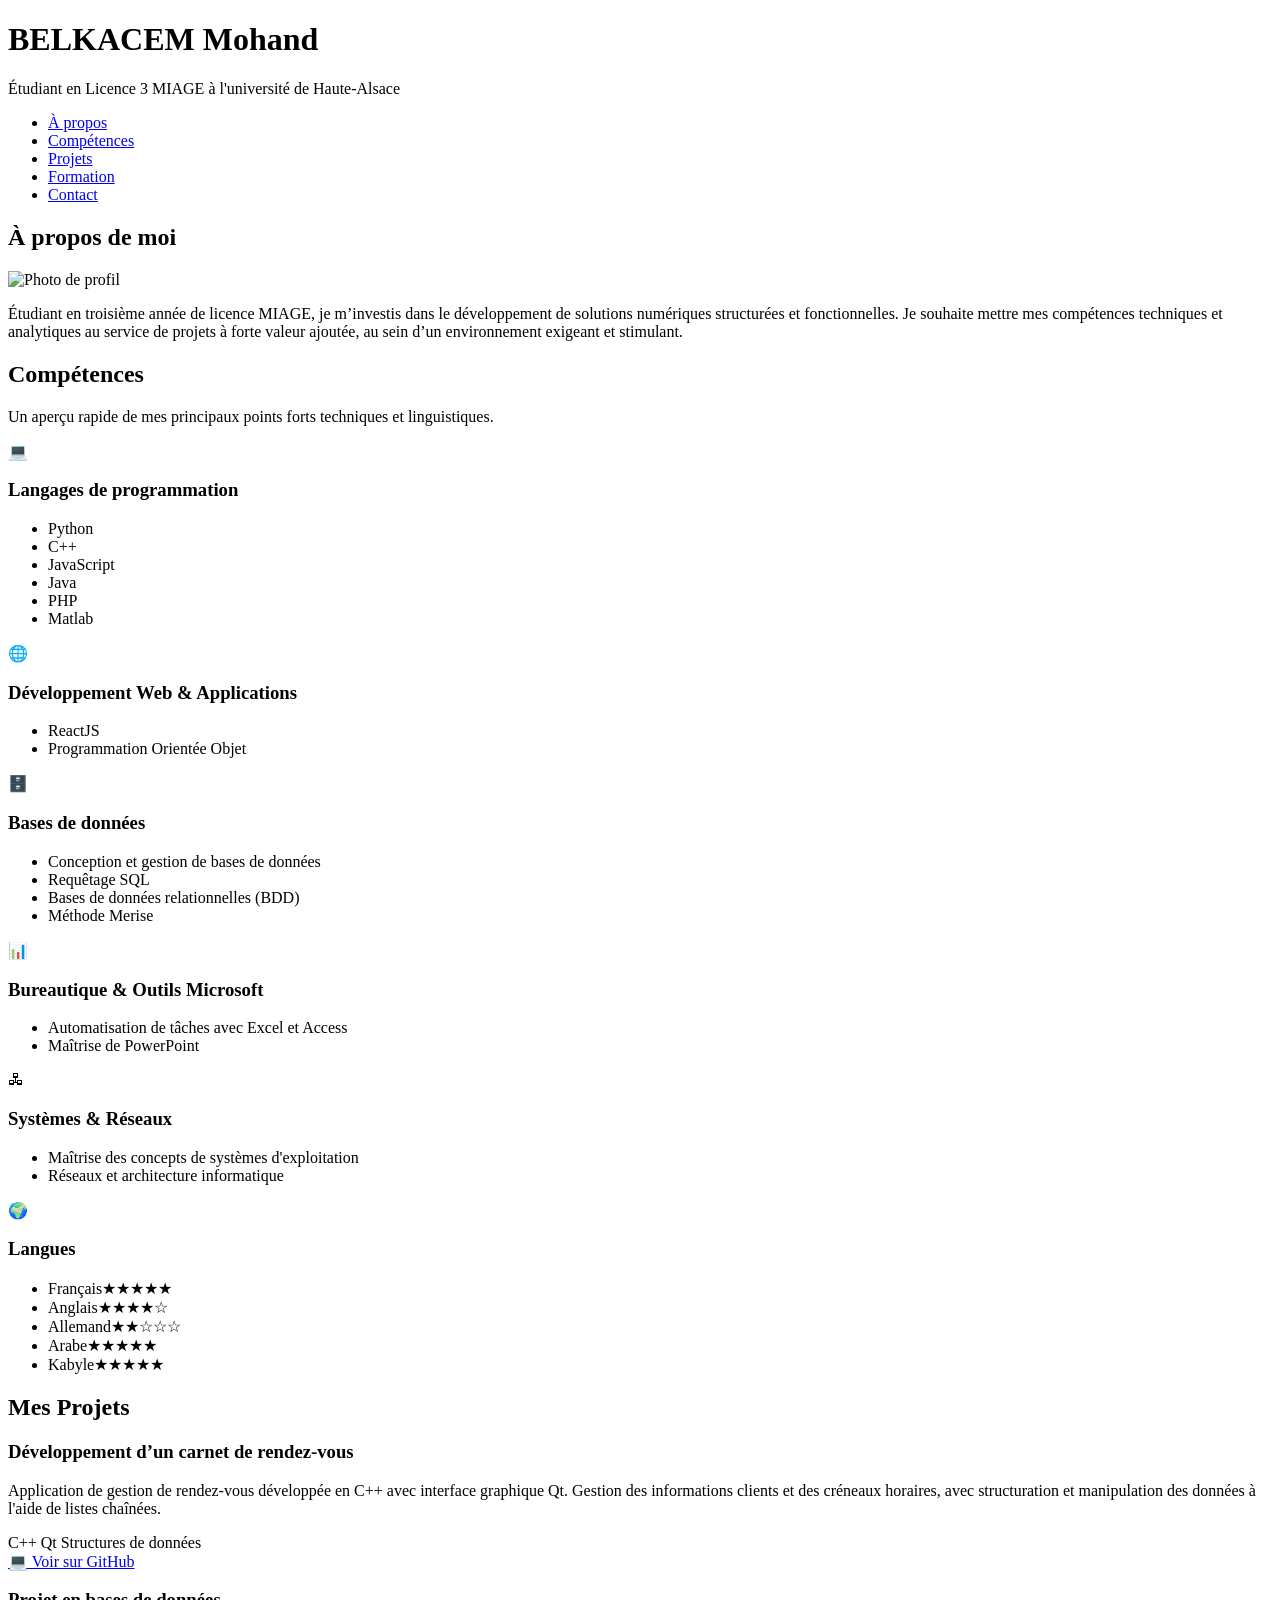
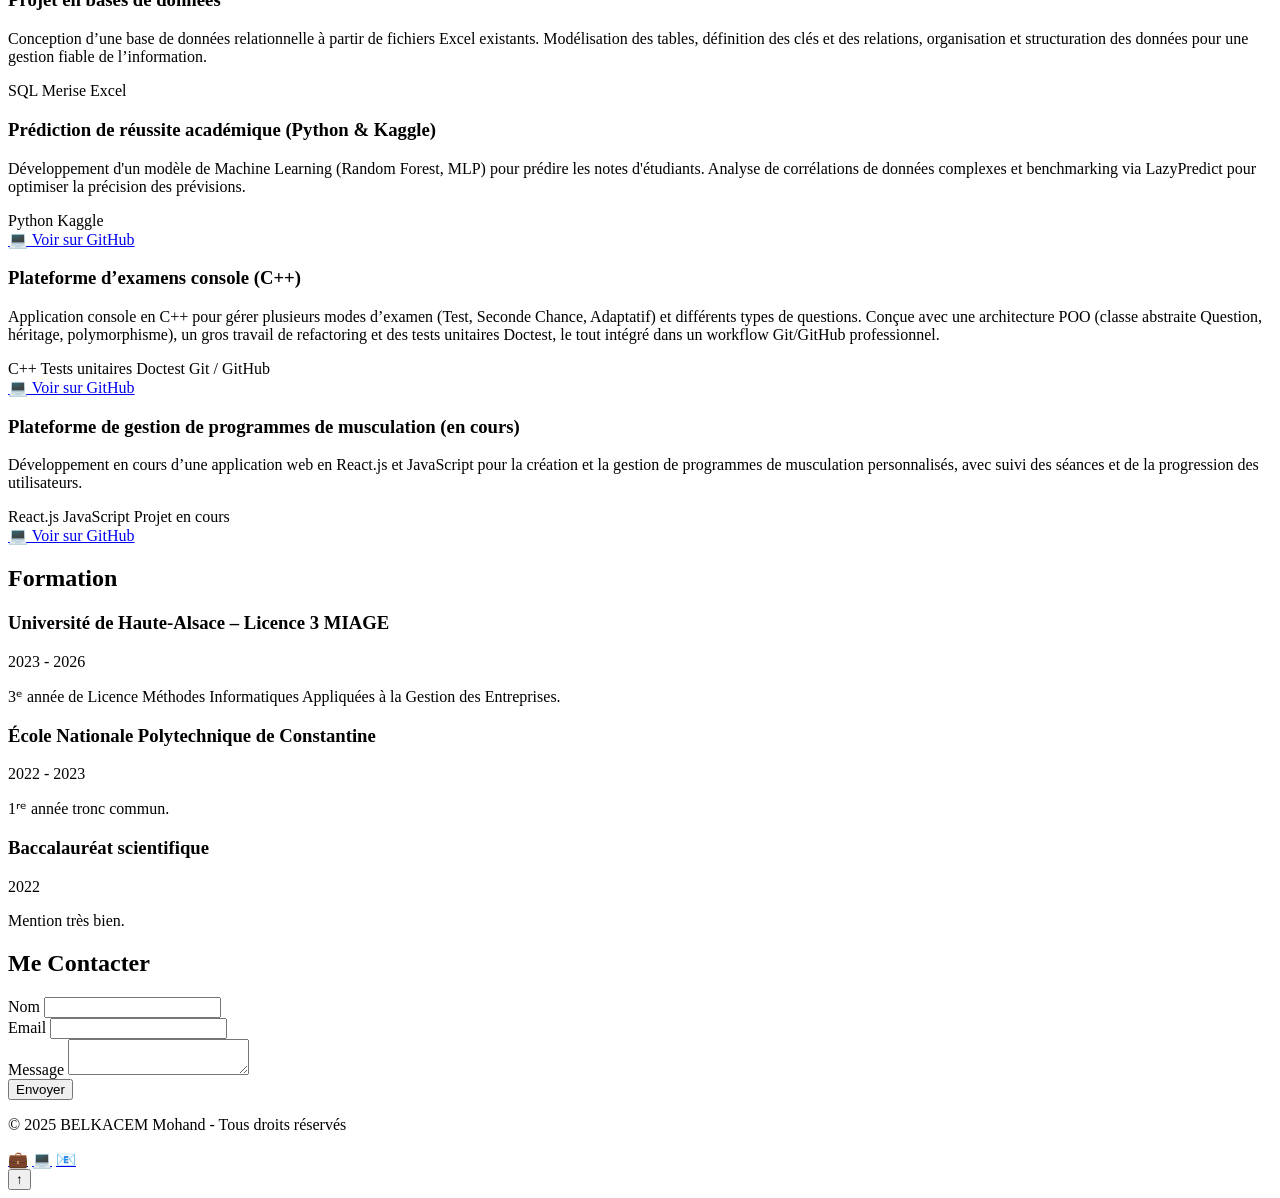
==== index.html @ c9f2315e "Update and rename portfolio/portfolio.html to index.html" ====
<!DOCTYPE html>
<html lang="fr">
<head>
    <meta charset="UTF-8">
    <meta name="viewport" content="width=device-width, initial-scale=1.0">
    <title>Portfolio - Étudiant en Informatique</title>
    <link rel="stylesheet" href="portfolio.css">
</head>
<body>
    <div class="container">
        <header>
            <h1>BELKACEM Mohand</h1>
            <p>Étudiant en Licence 3 MIAGE à l'université de Haute-Alsace</p>
        </header>

        <nav>
            <ul>
                <li><a href="#about">À propos</a></li>
                <li><a href="#skills">Compétences</a></li>
                <li><a href="#projects">Projets</a></li>
                <li><a href="#education">Formation</a></li>
                <li><a href="#contact">Contact</a></li>
            </ul>
        </nav>

        <section id="about" class="reveal-on-scroll">
            <h2>À propos de moi</h2>
            <div class="about-content">
                <div class="profile-img"><img src="Image.jpg" alt="Photo de profil"></div>
                <div class="about-text">
                    <p>Étudiant en troisième année de licence MIAGE, je m’investis dans le
                        développement de solutions numériques structurées et fonctionnelles. Je
                        souhaite mettre mes compétences techniques et analytiques au service de
                        projets à forte valeur ajoutée, au sein d’un environnement exigeant et stimulant.</p>
                </div>
            </div>
        </section>

        <section id="skills" class="reveal-on-scroll">
            <h2>Compétences</h2>
            <div class="skills-intro">
                <p>Un aperçu rapide de mes principaux points forts techniques et linguistiques.</p>
            </div>
            <div class="skills-list">
                <div class="skills-category">
                    <div class="skills-category-header">
                        <span class="skills-icon">💻</span>
                        <div>
                            <h3>Langages de programmation</h3>
                        </div>
                    </div>
                    <ul>
                        <li>Python</li>
                        <li>C++</li>
                        <li>JavaScript</li>
                        <li>Java</li>
                        <li>PHP</li>
                        <li>Matlab</li>
                    </ul>
                </div>
                <div class="skills-category">
                    <div class="skills-category-header">
                        <span class="skills-icon">🌐</span>
                        <div>
                            <h3>Développement Web & Applications</h3>
                        </div>
                    </div>
                    <ul>
                        <li>ReactJS</li>
                        <li>Programmation Orientée Objet</li>
                    </ul>
                </div>
                <div class="skills-category">
                    <div class="skills-category-header">
                        <span class="skills-icon">🗄️</span>
                        <div>
                            <h3>Bases de données</h3>
                        </div>
                    </div>
                    <ul>
                        <li>Conception et gestion de bases de données</li>
                        <li>Requêtage SQL</li>
                        <li>Bases de données relationnelles (BDD)</li>
                        <li>Méthode Merise</li>
                    </ul>
                </div>
                <div class="skills-category">
                    <div class="skills-category-header">
                        <span class="skills-icon">📊</span>
                        <div>
                            <h3>Bureautique & Outils Microsoft</h3>
                        </div>
                    </div>
                    <ul>
                        <li>Automatisation de tâches avec Excel et Access</li>
                        <li>Maîtrise de PowerPoint</li>
                    </ul>
                </div>
                <div class="skills-category">
                    <div class="skills-category-header">
                        <span class="skills-icon">🖧</span>
                        <div>
                            <h3>Systèmes & Réseaux</h3>
                        </div>
                    </div>
                    <ul>
                        <li>Maîtrise des concepts de systèmes d'exploitation</li>
                        <li>Réseaux et architecture informatique</li>
                    </ul>
                </div>
                <div class="skills-category">
                    <div class="skills-category-header">
                        <span class="skills-icon">🌍</span>
                        <div>
                            <h3>Langues</h3>

                        </div>
                    </div>
                    <ul class="lang-list">
                        <li><span>Français</span><span class="stars" aria-label="Courant">★★★★★</span></li>
                        <li><span>Anglais</span><span class="stars" aria-label="Intermédiaire avancé">★★★★☆</span></li>
                        <li><span>Allemand</span><span class="stars" aria-label="Notions de base">★★☆☆☆</span></li>
                        <li><span>Arabe</span><span class="stars" aria-label="Bilingue">★★★★★</span></li>
                        <li><span>Kabyle</span><span class="stars" aria-label="Langue maternelle">★★★★★</span></li>
                    </ul>
                </div>
            </div>
        </section>

        <section id="projects" class="reveal-on-scroll">
            <h2>Mes Projets</h2>
            <div class="projects-grid">
                <div class="project-card">
                    <h3>Développement d’un carnet de rendez-vous</h3>
                    <p>
                        Application de gestion de rendez-vous développée en C++ avec interface graphique Qt.
                        Gestion des informations clients et des créneaux horaires, avec structuration et
                        manipulation des données à l'aide de listes chaînées.
                    </p>
                    <div class="project-tags">
                        <span class="tag">C++</span>
                        <span class="tag">Qt</span>
                        <span class="tag">Structures de données</span>
                    </div>
                    <div class="project-links">
                        <a href="https://github.com/Mohandbel/Gestion-de-rendez-vous" class="project-link" target="_blank">
                            💻 Voir sur GitHub
                        </a>
                    </div>
                </div>
                <div class="project-card">
                    <h3>Projet en bases de données</h3>
                    <p>
                        Conception d’une base de données relationnelle à partir de fichiers Excel existants.
                        Modélisation des tables, définition des clés et des relations, organisation et
                        structuration des données pour une gestion fiable de l’information.
                    </p>
                    <div class="project-tags">
                        <span class="tag">SQL</span>
                        <span class="tag">Merise</span>
                        <span class="tag">Excel</span>
                    </div>
                </div>
                <div class="project-card">
                    <h3>Prédiction de réussite académique (Python & Kaggle)</h3>
                    <p>
                        Développement d'un modèle de Machine Learning (Random Forest, MLP) pour prédire les
                        notes d'étudiants. Analyse de corrélations de données complexes et benchmarking via
                        LazyPredict pour optimiser la précision des prévisions.
                    </p>
                    <div class="project-tags">
                        <span class="tag">Python</span>
                        <span class="tag">Kaggle</span>
                    </div>
                    <div class="project-links">
                        <a href="https://github.com/geniso3k/student_prediction" class="project-link" target="_blank">
                            💻 Voir sur GitHub
                        </a>
                    </div>
                </div>
                <div class="project-card">
                    <h3>Plateforme d’examens console (C++)</h3>
                    <p>
                        Application console en C++ pour gérer plusieurs modes d’examen (Test, Seconde Chance,
                        Adaptatif) et différents types de questions.
                        Conçue avec une architecture POO (classe abstraite Question, héritage, polymorphisme),
                        un gros travail de refactoring et des tests unitaires Doctest, le tout intégré dans un
                        workflow Git/GitHub professionnel.
                    </p>
                    <div class="project-tags">
                        <span class="tag">C++</span>
                        <span class="tag">Tests unitaires</span>
                        <span class="tag">Doctest</span>
                        <span class="tag">Git / GitHub</span>
                    </div>
                    <div class="project-links">
                        <a href="https://github.com/Mohandbel/Questionnaire" class="project-link" target="_blank">
                            💻 Voir sur GitHub
                        </a>
                    </div>
                </div>
                <div class="project-card">
                    <h3>Plateforme de gestion de programmes de musculation (en cours)</h3>
                    <p>
                        Développement en cours d’une application web en React.js et JavaScript pour la création
                        et la gestion de programmes de musculation personnalisés, avec suivi des séances et de
                        la progression des utilisateurs.
                    </p>
                    <div class="project-tags">
                        <span class="tag">React.js</span>
                        <span class="tag">JavaScript</span>
                        <span class="tag">Projet en cours</span>
                    </div>
                    <div class="project-links">
                        <a href="https://github.com/Mohandbel/Gestion_Seance_Musculation" class="project-link" target="_blank">
                            💻 Voir sur GitHub
                        </a>
                    </div>
                </div>
            </div>
        </section>

        <section id="education" class="reveal-on-scroll">
            <h2>Formation</h2>
            <div class="timeline">
                <div class="timeline-item">
                    <h3>Université de Haute-Alsace – Licence 3 MIAGE</h3>
                    <div class="date">2023 - 2026</div>
                    <p>3ᵉ année de Licence Méthodes Informatiques Appliquées à la Gestion des Entreprises.</p>
                </div>
                <div class="timeline-item">
                    <h3>École Nationale Polytechnique de Constantine</h3>
                    <div class="date">2022 - 2023</div>
                    <p>1ʳᵉ année tronc commun.</p>
                </div>
                <div class="timeline-item">
                    <h3>Baccalauréat scientifique</h3>
                    <div class="date">2022</div>
                    <p>Mention très bien.</p>
                </div>
            </div>
        </section>

        <section id="contact" class="reveal-on-scroll">
            <h2>Me Contacter</h2>
            <form class="contact-form" id="contactForm" action="https://formspree.io/f/manpljzn" method="POST">
                <input type="hidden" name="_subject" value="Nouveau message depuis le portfolio">
                <input type="text" name="_gotcha" style="display:none">
                <div class="form-group">
                    <label for="name">Nom</label>
                    <input type="text" id="name" name="name" required>
                </div>
                <div class="form-group">
                    <label for="email">Email</label>
                    <input type="email" id="email" name="email" required>
                </div>
                <div class="form-group">
                    <label for="message">Message</label>
                    <textarea id="message" name="message" required></textarea>
                </div>
                <button type="submit" class="btn-submit" id="submitBtn">Envoyer</button>
                <div class="form-message" id="formMessage"></div>
            </form>
        </section>

        <footer>
            <p>© 2025 BELKACEM Mohand - Tous droits réservés</p>
            <div class="social-links">
                <a href="https://www.linkedin.com/in/mohand-belkacem-2713042b1/" target="_blank" title="LinkedIn">💼</a>
                <a href="https://github.com/Mohandbel" target="_blank" title="GitHub">💻</a>
                <a href="mailto:belkacemmohand2004@gmail.com" title="Email">📧</a>
            </div>
        </footer>
    </div>

    <button id="scrollTopBtn" aria-label="Revenir en haut de la page">↑</button>

    <script>
        document.querySelectorAll('a[href^="#"]').forEach(anchor => {
            anchor.addEventListener('click', function (e) {
                e.preventDefault();
                const target = document.querySelector(this.getAttribute('href'));
                if (target) {
                    target.scrollIntoView({
                        behavior: 'smooth',
                        block: 'start'
                    });
                }
            });
        });

        const revealElements = document.querySelectorAll('.reveal-on-scroll');

        if ('IntersectionObserver' in window && revealElements.length) {
            const observer = new IntersectionObserver((entries) => {
                entries.forEach(entry => {
                    if (entry.isIntersecting) {
                        entry.target.classList.add('is-visible');
                        observer.unobserve(entry.target);
                    }
                });
            }, {
                threshold: 0.15
            });

            revealElements.forEach(el => observer.observe(el));
        } else {
            revealElements.forEach(el => el.classList.add('is-visible'));
        }

        const scrollTopBtn = document.getElementById('scrollTopBtn');

        if (scrollTopBtn) {
            window.addEventListener('scroll', () => {
                if (window.scrollY > 300) {
                    scrollTopBtn.classList.add('visible');
                } else {
                    scrollTopBtn.classList.remove('visible');
                }
            });

            scrollTopBtn.addEventListener('click', () => {
                window.scrollTo({
                    top: 0,
                    behavior: 'smooth'
                });
            });
        }

        const form = document.getElementById('contactForm');
        const submitBtn = document.getElementById('submitBtn');
        const formMessage = document.getElementById('formMessage');

        form.addEventListener('submit', async function(e) {
            e.preventDefault();
            
            submitBtn.disabled = true;
            submitBtn.textContent = 'Envoi en cours...';
            formMessage.style.display = 'none';
            
            try {
                const response = await fetch(form.action, {
                    method: 'POST',
                    body: new FormData(form),
                    headers: {
                        'Accept': 'application/json'
                    }
                });
                
                if (response.ok) {
                    formMessage.className = 'form-message success';
                    formMessage.textContent = 'Message envoyé avec succès ! Je vous répondrai bientôt.';
                    formMessage.style.display = 'block';
                    form.reset();
                } else {
                    throw new Error('Erreur lors de l\'envoi');
                }
            } catch (error) {
                formMessage.className = 'form-message error';
                formMessage.textContent = 'Erreur lors de l\'envoi. Veuillez réessayer.';
                formMessage.style.display = 'block';
            } finally {
                submitBtn.disabled = false;
                submitBtn.textContent = 'Envoyer';
            }
        });
    </script>
</body>
</html>
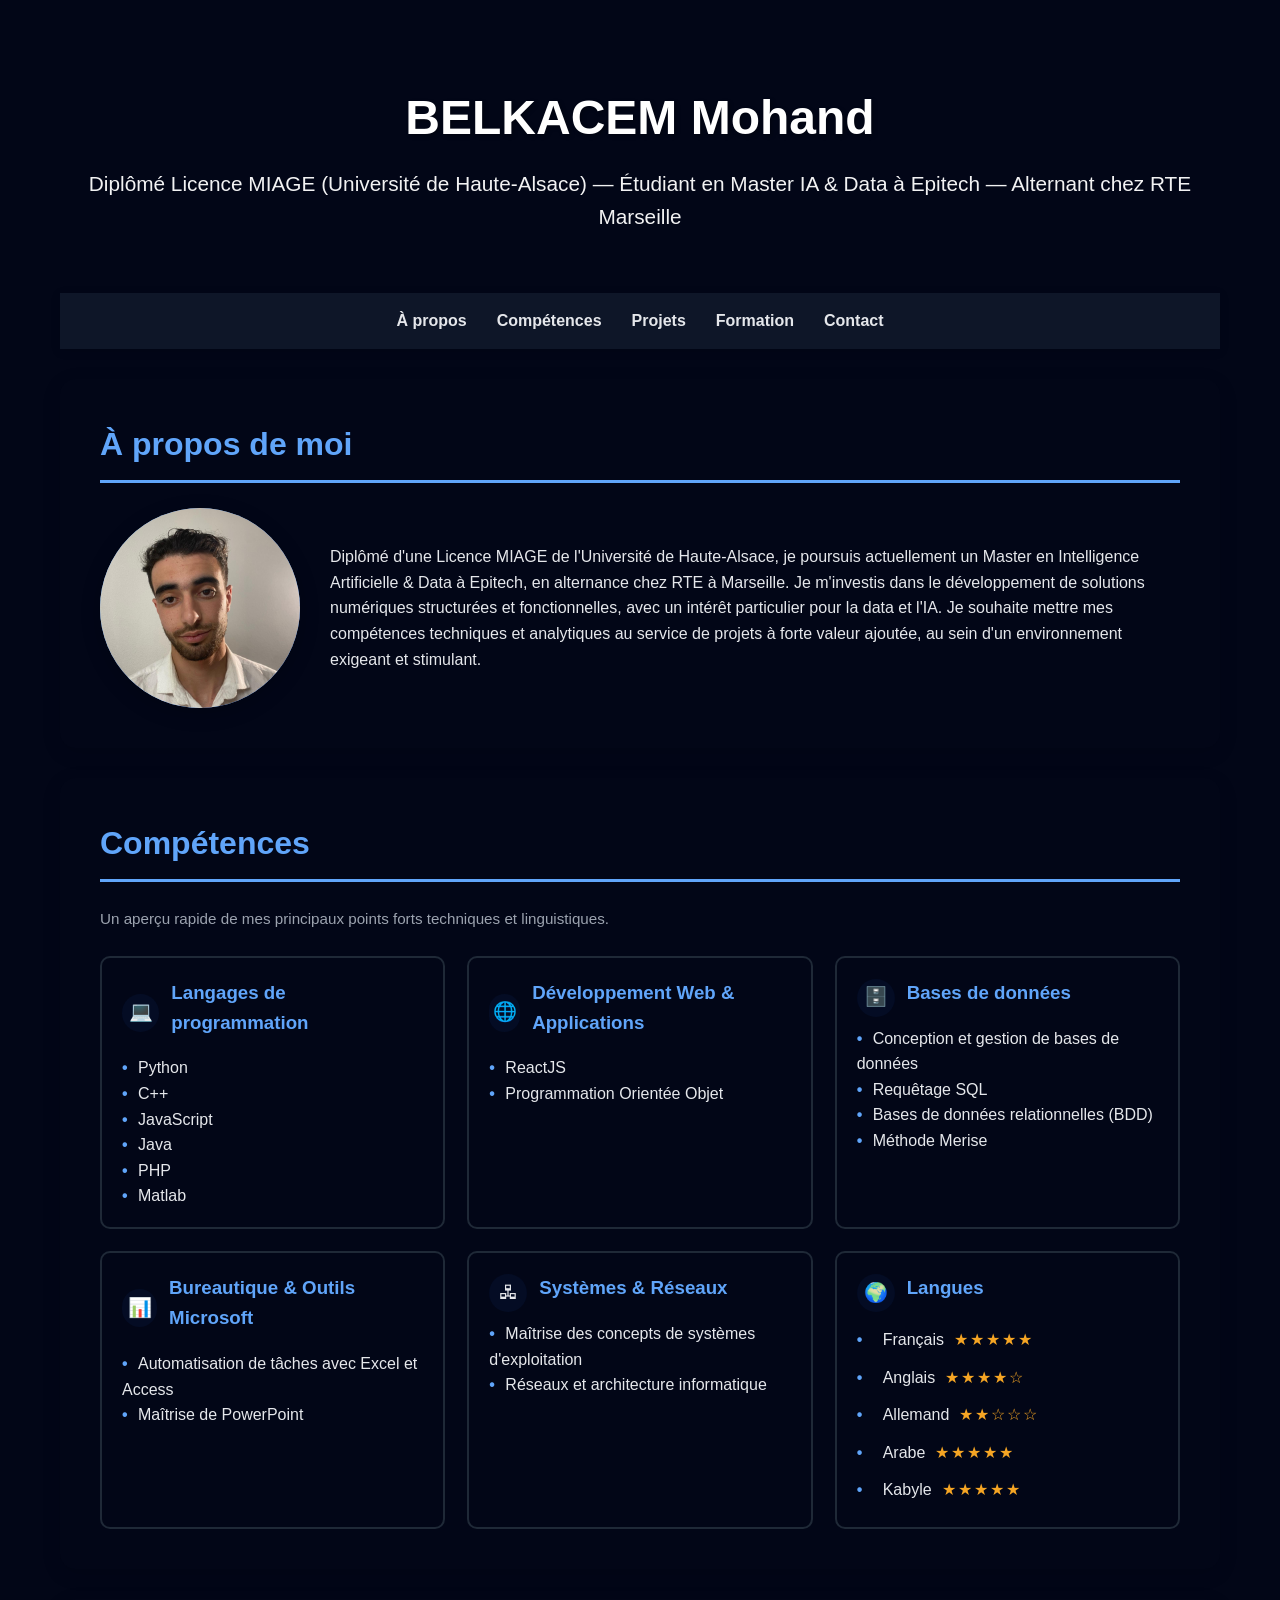
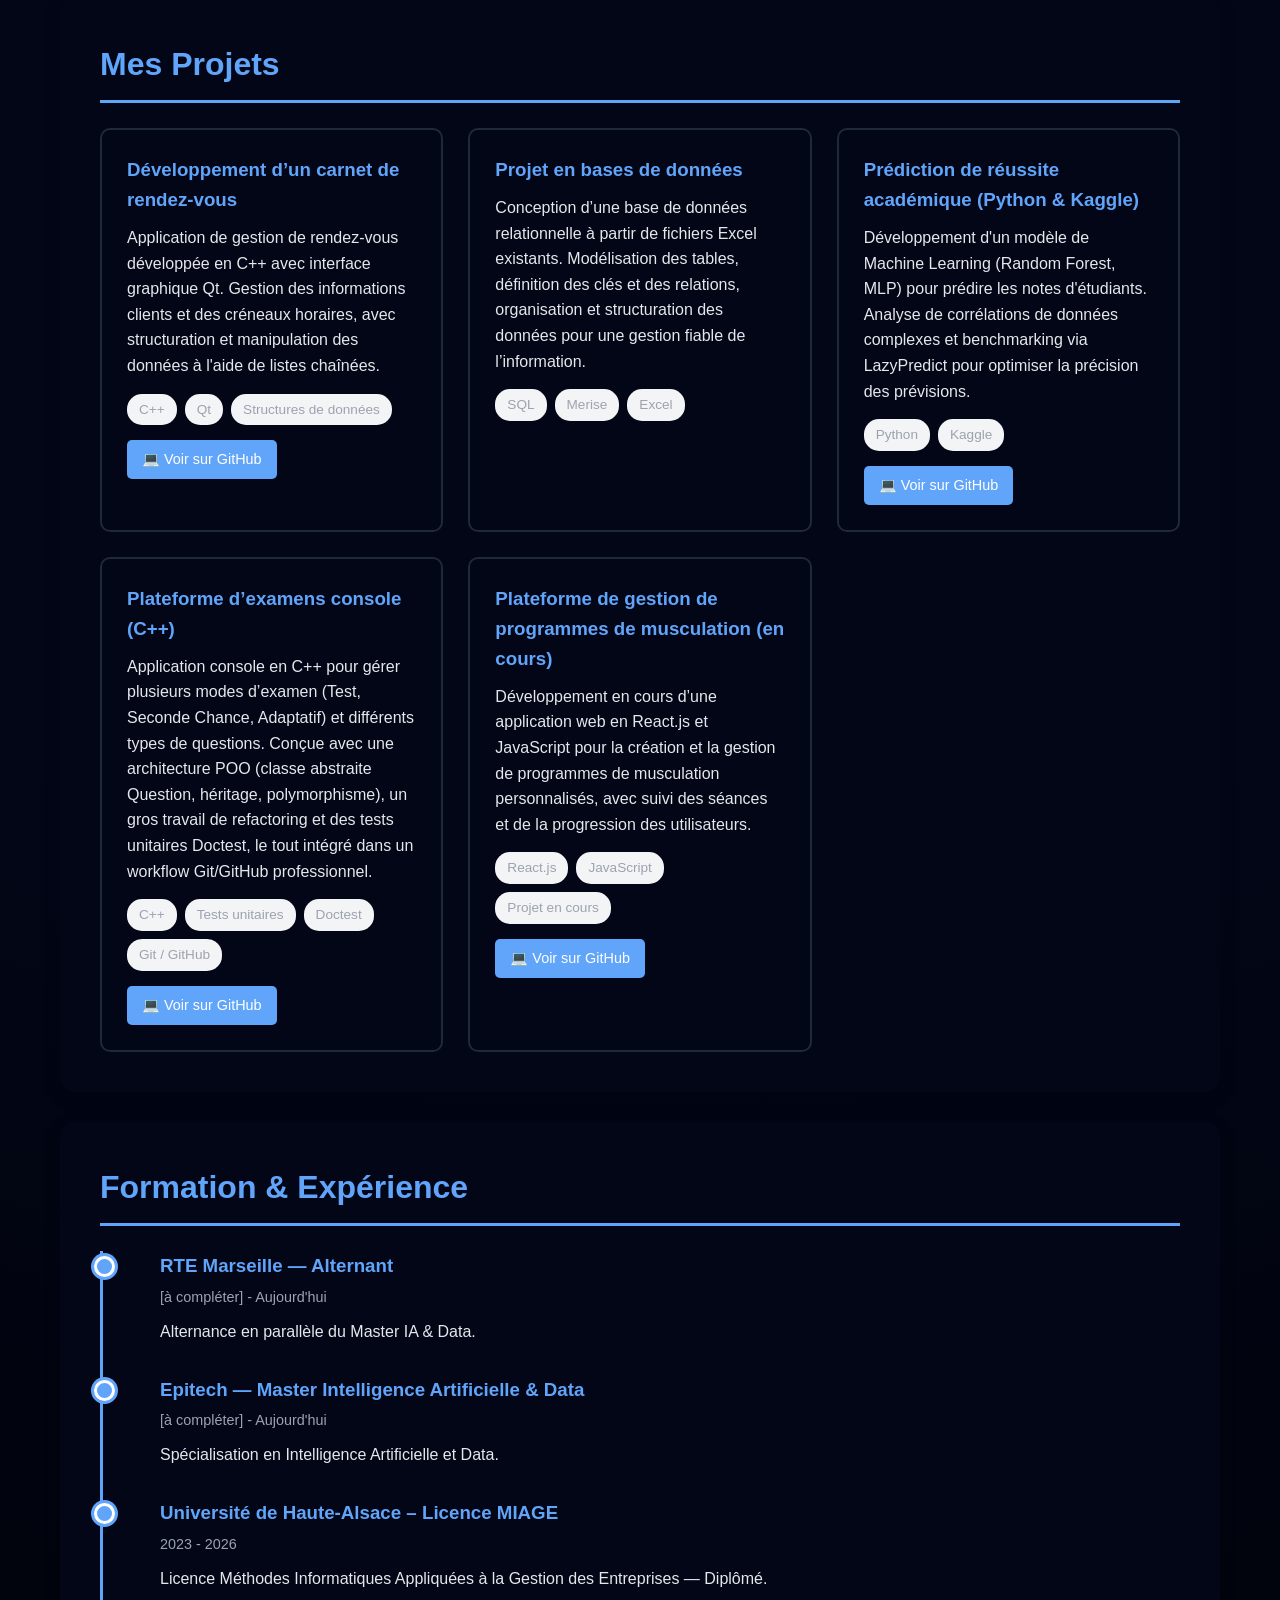
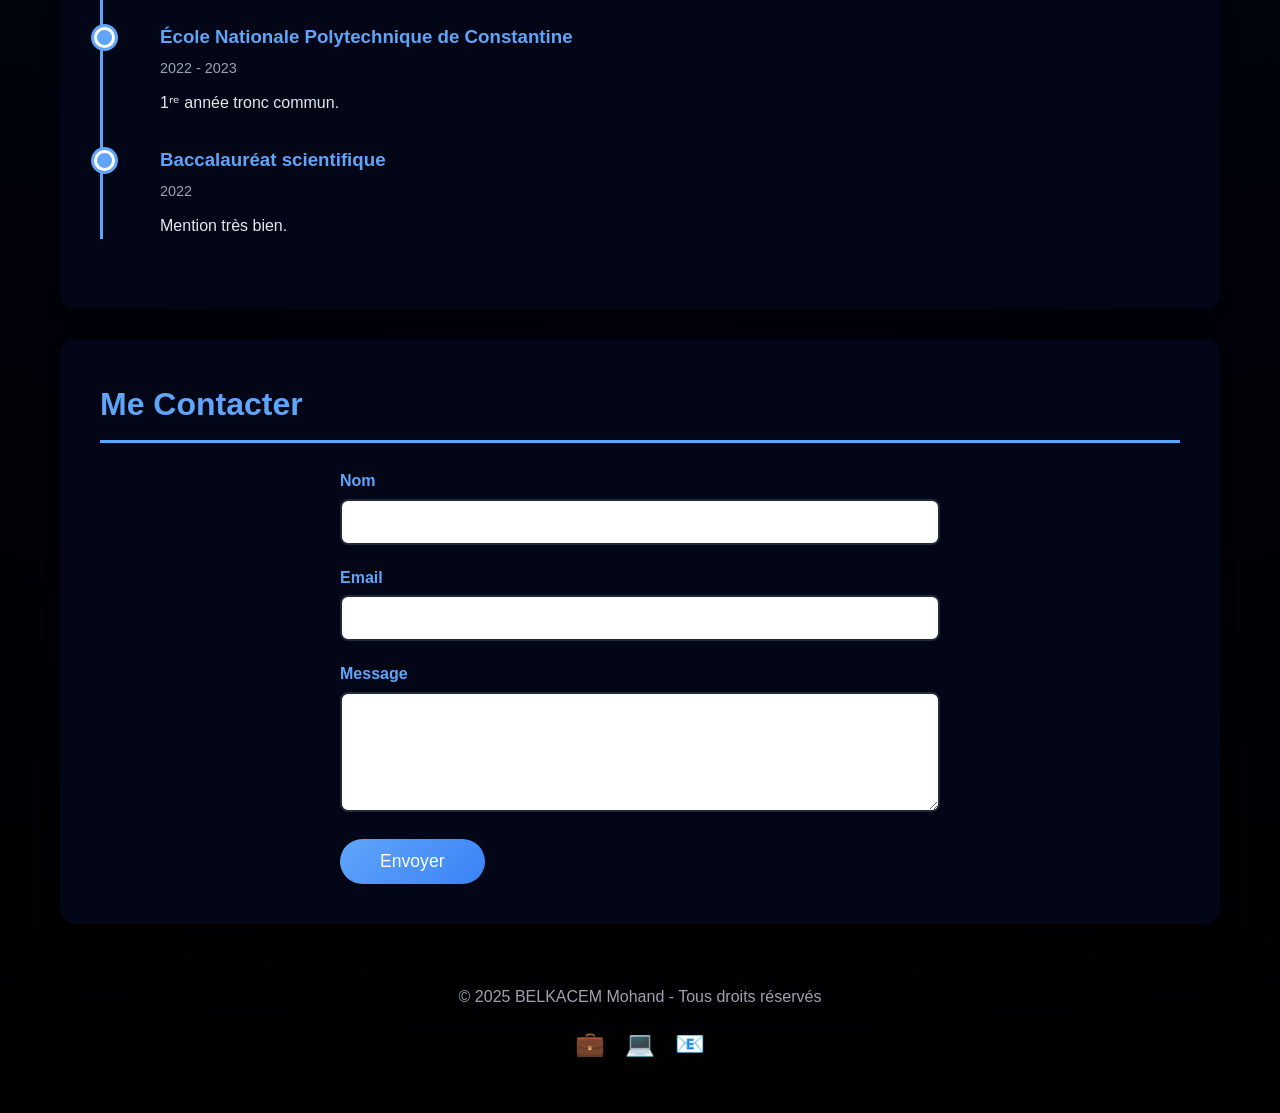
==== commit 7f6c651d: "Update portfolio for Master's program and experience" ====
--- a/index.html
+++ b/index.html
@@ -3,14 +3,14 @@
 <head>
     <meta charset="UTF-8">
     <meta name="viewport" content="width=device-width, initial-scale=1.0">
-    <title>Portfolio - Étudiant en Informatique</title>
+    <title>Portfolio - Étudiant en Master IA & Data</title>
     <link rel="stylesheet" href="portfolio.css">
 </head>
 <body>
     <div class="container">
         <header>
             <h1>BELKACEM Mohand</h1>
-            <p>Étudiant en Licence 3 MIAGE à l'université de Haute-Alsace</p>
+            <p>Diplômé Licence MIAGE (Université de Haute-Alsace) — Étudiant en Master IA & Data à Epitech — Alternant chez RTE Marseille</p>
         </header>
 
         <nav>
@@ -28,10 +28,12 @@
             <div class="about-content">
                 <div class="profile-img"><img src="Image.jpg" alt="Photo de profil"></div>
                 <div class="about-text">
-                    <p>Étudiant en troisième année de licence MIAGE, je m’investis dans le
-                        développement de solutions numériques structurées et fonctionnelles. Je
-                        souhaite mettre mes compétences techniques et analytiques au service de
-                        projets à forte valeur ajoutée, au sein d’un environnement exigeant et stimulant.</p>
+                    <p>Diplômé d'une Licence MIAGE de l'Université de Haute-Alsace, je poursuis actuellement
+                        un Master en Intelligence Artificielle & Data à Epitech, en alternance chez RTE à
+                        Marseille. Je m'investis dans le développement de solutions numériques structurées
+                        et fonctionnelles, avec un intérêt particulier pour la data et l'IA. Je souhaite
+                        mettre mes compétences techniques et analytiques au service de projets à forte
+                        valeur ajoutée, au sein d'un environnement exigeant et stimulant.</p>
                 </div>
             </div>
         </section>
@@ -221,12 +223,22 @@
         </section>
 
         <section id="education" class="reveal-on-scroll">
-            <h2>Formation</h2>
+            <h2>Formation & Expérience</h2>
             <div class="timeline">
                 <div class="timeline-item">
-                    <h3>Université de Haute-Alsace – Licence 3 MIAGE</h3>
+                    <h3>RTE Marseille — Alternant</h3>
+                    <div class="date">[à compléter] - Aujourd'hui</div>
+                    <p>Alternance en parallèle du Master IA & Data.</p>
+                </div>
+                <div class="timeline-item">
+                    <h3>Epitech — Master Intelligence Artificielle & Data</h3>
+                    <div class="date">[à compléter] - Aujourd'hui</div>
+                    <p>Spécialisation en Intelligence Artificielle et Data.</p>
+                </div>
+                <div class="timeline-item">
+                    <h3>Université de Haute-Alsace – Licence MIAGE</h3>
                     <div class="date">2023 - 2026</div>
-                    <p>3ᵉ année de Licence Méthodes Informatiques Appliquées à la Gestion des Entreprises.</p>
+                    <p>Licence Méthodes Informatiques Appliquées à la Gestion des Entreprises — Diplômé.</p>
                 </div>
                 <div class="timeline-item">
                     <h3>École Nationale Polytechnique de Constantine</h3>
--- a/portfolio.css
+++ b/portfolio.css
@@ -0,0 +1,627 @@
+* {
+    margin: 0;
+    padding: 0;
+    box-sizing: border-box;
+}
+
+:root {
+    --primary: #60a5fa;
+    --primary-dark: #3b82f6;
+    --body-bg: radial-gradient(circle at top, #020617 0%, #020617 55%, #000000 100%);
+    --text-color: #e5e7eb;
+    --muted-text: #9ca3af;
+    --card-bg: #020617;
+    --card-muted-bg: #020617;
+    --border-color: #1f2937;
+    --nav-bg: rgba(15, 23, 42, 0.96);
+    --nav-link: #e5e7eb;
+    --nav-link-hover: #38bdf8;
+    --footer-text: #9ca3af;
+}
+
+body {
+    font-family: 'Segoe UI', Tahoma, Geneva, Verdana, sans-serif;
+    line-height: 1.6;
+    color: var(--text-color);
+    background: var(--body-bg);
+    min-height: 100vh;
+}
+
+.container {
+    max-width: 1200px;
+    margin: 0 auto;
+    padding: 20px;
+}
+
+header {
+    text-align: center;
+    padding: 60px 20px;
+    color: white;
+    animation: fadeInDown 1s ease;
+}
+
+header h1 {
+    font-size: 3em;
+    margin-bottom: 10px;
+    text-shadow: 2px 2px 4px rgba(0,0,0,0.3);
+}
+
+header p {
+    font-size: 1.3em;
+    opacity: 0.95;
+}
+
+.header-actions {
+    margin-top: 25px;
+    display: flex;
+    justify-content: center;
+    gap: 15px;
+    flex-wrap: wrap;
+}
+
+.btn-primary,
+.btn-secondary {
+    display: inline-flex;
+    align-items: center;
+    justify-content: center;
+    padding: 10px 26px;
+    border-radius: 999px;
+    border: 1px solid rgba(255, 255, 255, 0.5);
+    font-size: 0.95em;
+    font-weight: 600;
+    text-decoration: none;
+    cursor: pointer;
+    transition: transform 0.2s ease, box-shadow 0.3s ease, background 0.3s ease, color 0.3s ease;
+}
+
+.btn-primary {
+    background: rgba(15, 23, 42, 0.7);
+    color: #ffffff;
+    box-shadow: 0 12px 35px rgba(15, 23, 42, 0.6);
+}
+
+.btn-secondary {
+    background: rgba(255, 255, 255, 0.12);
+    color: #e5e7eb;
+}
+
+.btn-primary:hover,
+.btn-secondary:hover {
+    transform: translateY(-2px);
+    box-shadow: 0 18px 45px rgba(15, 23, 42, 0.7);
+    background: rgba(15, 23, 42, 0.9);
+    color: #ffffff;
+}
+
+.theme-toggle {
+    margin-top: 20px;
+    padding: 8px 18px;
+    border-radius: 999px;
+    border: 1px solid rgba(255, 255, 255, 0.4);
+    background: rgba(15, 23, 42, 0.35);
+    color: #ffffff;
+    cursor: pointer;
+    display: inline-flex;
+    align-items: center;
+    gap: 8px;
+    font-size: 0.9em;
+    backdrop-filter: blur(12px);
+    -webkit-backdrop-filter: blur(12px);
+    box-shadow: 0 10px 30px rgba(15, 23, 42, 0.7);
+    transition: background 0.3s ease, transform 0.2s ease, box-shadow 0.3s ease;
+}
+
+.theme-toggle:hover {
+    transform: translateY(-1px);
+    box-shadow: 0 16px 40px rgba(15, 23, 42, 0.8);
+}
+
+.theme-toggle-icon {
+    font-size: 1.1em;
+}
+
+body[data-theme="dark"] .theme-toggle {
+    background: rgba(148, 163, 184, 0.18);
+    border-color: rgba(148, 163, 184, 0.6);
+}
+
+nav {
+    background: var(--nav-bg);
+    padding: 15px 0;
+    position: sticky;
+    top: 0;
+    z-index: 100;
+    box-shadow: 0 2px 10px rgba(0,0,0,0.1);
+}
+
+nav ul {
+    list-style: none;
+    display: flex;
+    justify-content: center;
+    flex-wrap: wrap;
+    gap: 30px;
+}
+
+nav a {
+    text-decoration: none;
+    color: var(--nav-link);
+    font-weight: 600;
+    transition: color 0.3s;
+}
+
+nav a:hover {
+    color: var(--nav-link-hover);
+}
+
+section {
+    background: var(--card-bg);
+    margin: 30px 0;
+    padding: 40px;
+    border-radius: 15px;
+    box-shadow: 0 5px 20px rgba(0,0,0,0.1);
+}
+
+section h2 {
+    color: var(--primary);
+    font-size: 2em;
+    margin-bottom: 25px;
+    border-bottom: 3px solid var(--primary);
+    padding-bottom: 10px;
+}
+
+.about-content {
+    display: flex;
+    gap: 30px;
+    align-items: center;
+    flex-wrap: wrap;
+}
+
+.profile-img {
+    width: 200px;
+    height: 200px;
+    border-radius: 50%;
+    background: linear-gradient(135deg, var(--primary) 0%, var(--primary-dark) 100%);
+    display: flex;
+    align-items: center;
+    justify-content: center;
+    font-size: 80px;
+    color: white;
+    box-shadow: 0 5px 20px rgba(0,0,0,0.2);
+}
+
+.profile-img img {
+    width: 100%;
+    height: 100%;
+    border-radius: 50%;
+    object-fit: cover;
+    display: block;
+}
+
+.about-text {
+    flex: 1;
+    min-width: 300px;
+}
+
+.skills-list {
+    display: grid;
+    grid-template-columns: repeat(auto-fit, minmax(260px, 1fr));
+    gap: 22px;
+    margin-top: 24px;
+}
+
+.skills-category {
+    border: 2px solid var(--border-color);
+    border-radius: 10px;
+    padding: 20px 20px 18px;
+    background: var(--card-muted-bg);
+    position: relative;
+    overflow: hidden;
+    transition: transform 0.2s ease, box-shadow 0.2s ease, border-color 0.2s ease;
+}
+
+.skills-category h3 {
+    color: var(--primary);
+    margin-bottom: 10px;
+}
+
+.skills-category ul {
+    list-style: none;
+    color: var(--text-color);
+    margin-top: 8px;
+}
+
+.skills-category ul li::before {
+    content: "•";
+    color: var(--primary);
+    font-weight: bold;
+    display: inline-block;
+    width: 1em;
+    margin-left: 0;
+}
+
+.skills-category::after {
+    content: "";
+    position: absolute;
+    inset: 0;
+    background: radial-gradient(circle at top right, rgba(59, 130, 246, 0.12), transparent 55%);
+    opacity: 0;
+    pointer-events: none;
+    transition: opacity 0.2s ease;
+}
+
+.skills-category:hover {
+    transform: translateY(-4px);
+    box-shadow: 0 12px 30px rgba(15, 23, 42, 0.18);
+    border-color: var(--primary);
+}
+
+.skills-category:hover::after {
+    opacity: 1;
+}
+
+.skills-intro {
+    margin-top: 8px;
+    color: var(--muted-text);
+    font-size: 0.95em;
+}
+
+.skills-category-header {
+    display: flex;
+    align-items: center;
+    gap: 12px;
+    margin-bottom: 8px;
+}
+
+.skills-icon {
+    width: 38px;
+    height: 38px;
+    border-radius: 999px;
+    display: inline-flex;
+    align-items: center;
+    justify-content: center;
+    background: rgba(37, 99, 235, 0.06);
+    font-size: 1.2em;
+}
+
+.skills-level-badge {
+    display: inline-block;
+    margin-top: 2px;
+    padding: 2px 10px;
+    border-radius: 999px;
+    font-size: 0.78em;
+    background: rgba(148, 163, 184, 0.15);
+    color: var(--muted-text);
+}
+
+.lang-list {
+    list-style: none;
+    padding-left: 0;
+    margin-top: 8px;
+}
+
+.lang-list li {
+    display: flex;
+    align-items: center;
+    gap: 10px;
+    padding: 6px 0;
+}
+
+.lang-list li::before {
+    content: none;
+    width: 0;
+    margin: 0;
+}
+
+.lang-list .stars {
+    font-family: 'Segoe UI', Tahoma, Geneva, Verdana, sans-serif;
+    letter-spacing: 2px;
+    color: #f5a524;
+}
+
+.lang-list small {
+    color: var(--muted-text);
+}
+
+.projects-grid {
+    display: grid;
+    grid-template-columns: repeat(auto-fit, minmax(300px, 1fr));
+    gap: 25px;
+    margin-top: 20px;
+}
+
+.project-card {
+    border: 2px solid var(--border-color);
+    border-radius: 10px;
+    padding: 25px;
+    transition: all 0.3s;
+    position: relative;
+}
+
+.project-card:hover {
+    border-color: #1e3c72;
+    box-shadow: 0 5px 20px rgba(30, 60, 114, 0.2);
+    transform: translateY(-5px);
+}
+
+.project-card h3 {
+    color: var(--primary);
+    margin-bottom: 10px;
+}
+
+.project-links {
+    display: flex;
+    gap: 15px;
+    margin-top: 15px;
+}
+
+.project-link {
+    display: inline-flex;
+    align-items: center;
+    gap: 5px;
+    background: var(--primary);
+    color: white;
+    padding: 8px 15px;
+    border-radius: 5px;
+    text-decoration: none;
+    font-size: 0.9em;
+    transition: all 0.3s;
+}
+
+.project-link:hover {
+    background: var(--primary-dark);
+    transform: scale(1.05);
+}
+
+.project-tags {
+    display: flex;
+    gap: 8px;
+    flex-wrap: wrap;
+    margin-top: 15px;
+}
+
+.tag {
+    background: #f3f4f6;
+    padding: 5px 12px;
+    border-radius: 15px;
+    font-size: 0.85em;
+    color: var(--muted-text);
+}
+
+body[data-theme="dark"] .tag {
+    background: rgba(148, 163, 184, 0.15);
+    color: #e5e7eb;
+}
+
+.timeline {
+    position: relative;
+    padding-left: 30px;
+    margin-top: 20px;
+}
+
+.timeline::before {
+    content: '';
+    position: absolute;
+    left: 0;
+    top: 0;
+    height: 100%;
+    width: 3px;
+    background: var(--primary);
+}
+
+.timeline-item {
+    position: relative;
+    margin-bottom: 30px;
+    padding-left: 30px;
+}
+
+.timeline-item::before {
+    content: '';
+    position: absolute;
+    left: -36px;
+    top: 5px;
+    width: 15px;
+    height: 15px;
+    border-radius: 50%;
+    background: var(--primary);
+    border: 3px solid white;
+    box-shadow: 0 0 0 3px var(--primary);
+}
+
+.timeline-item h3 {
+    color: var(--primary);
+    margin-bottom: 5px;
+}
+
+.timeline-item .date {
+    color: #9ca3af;
+    font-size: 0.9em;
+    margin-bottom: 10px;
+}
+
+.contact-form {
+    max-width: 600px;
+    margin: 20px auto 0;
+}
+
+.form-group {
+    margin-bottom: 20px;
+}
+
+.form-group label {
+    display: block;
+    margin-bottom: 5px;
+    color: var(--primary);
+    font-weight: 600;
+}
+
+.form-group input,
+.form-group textarea {
+    width: 100%;
+    padding: 12px;
+    border: 2px solid var(--border-color);
+    border-radius: 8px;
+    font-size: 1em;
+    transition: border-color 0.3s;
+}
+
+.form-group input:focus,
+.form-group textarea:focus {
+    outline: none;
+    border-color: var(--primary);
+}
+
+.form-group textarea {
+    resize: vertical;
+    min-height: 120px;
+}
+
+.btn-submit {
+    background: linear-gradient(135deg, var(--primary) 0%, var(--primary-dark) 100%);
+    color: white;
+    padding: 12px 40px;
+    border: none;
+    border-radius: 25px;
+    font-size: 1.1em;
+    cursor: pointer;
+    transition: transform 0.3s;
+}
+
+.btn-submit:hover {
+    transform: scale(1.05);
+    box-shadow: 0 5px 20px rgba(30, 60, 114, 0.4);
+}
+
+.btn-submit:disabled {
+    opacity: 0.6;
+    cursor: not-allowed;
+}
+
+.form-message {
+    margin-top: 15px;
+    padding: 12px;
+    border-radius: 8px;
+    text-align: center;
+    display: none;
+}
+
+.form-message.success {
+    background: #d4edda;
+    color: #155724;
+    border: 1px solid #c3e6cb;
+}
+
+.form-message.error {
+    background: #f8d7da;
+    color: #721c24;
+    border: 1px solid #f5c6cb;
+}
+
+#scrollTopBtn {
+    position: fixed;
+    right: 20px;
+    bottom: 25px;
+    width: 42px;
+    height: 42px;
+    border-radius: 999px;
+    border: none;
+    background: var(--primary);
+    color: #ffffff;
+    cursor: pointer;
+    display: flex;
+    align-items: center;
+    justify-content: center;
+    box-shadow: 0 12px 35px rgba(15, 23, 42, 0.6);
+    opacity: 0;
+    pointer-events: none;
+    transform: translateY(10px);
+    transition: opacity 0.3s ease, transform 0.3s ease;
+    z-index: 150;
+}
+
+#scrollTopBtn.visible {
+    opacity: 1;
+    pointer-events: auto;
+    transform: translateY(0);
+}
+
+footer {
+    text-align: center;
+    padding: 30px;
+    color: var(--footer-text);
+    margin-top: 30px;
+}
+
+.social-links {
+    display: flex;
+    justify-content: center;
+    gap: 20px;
+    margin-top: 15px;
+}
+
+.social-links a {
+    color: inherit;
+    text-decoration: none;
+    font-size: 1.5em;
+    transition: transform 0.3s;
+}
+
+.social-links a:hover {
+    transform: scale(1.2);
+}
+
+@keyframes fadeInDown {
+    from {
+        opacity: 0;
+        transform: translateY(-30px);
+    }
+    to {
+        opacity: 1;
+        transform: translateY(0);
+    }
+}
+
+@keyframes fadeInUp {
+    from {
+        opacity: 0;
+        transform: translateY(30px);
+    }
+    to {
+        opacity: 1;
+        transform: translateY(0);
+    }
+}
+
+.reveal-on-scroll {
+    opacity: 0;
+    transform: translateY(40px);
+    transition: opacity 0.6s ease, transform 0.6s ease;
+}
+
+.reveal-on-scroll.is-visible {
+    opacity: 1;
+    transform: translateY(0);
+}
+
+@media (max-width: 768px) {
+    header h1 {
+        font-size: 2em;
+    }
+
+    section {
+        padding: 25px;
+    }
+
+    .about-content {
+        flex-direction: column;
+        text-align: center;
+    }
+
+    .header-actions {
+        flex-direction: column;
+    }
+
+    .project-links {
+        flex-direction: column;
+    }
+
+}
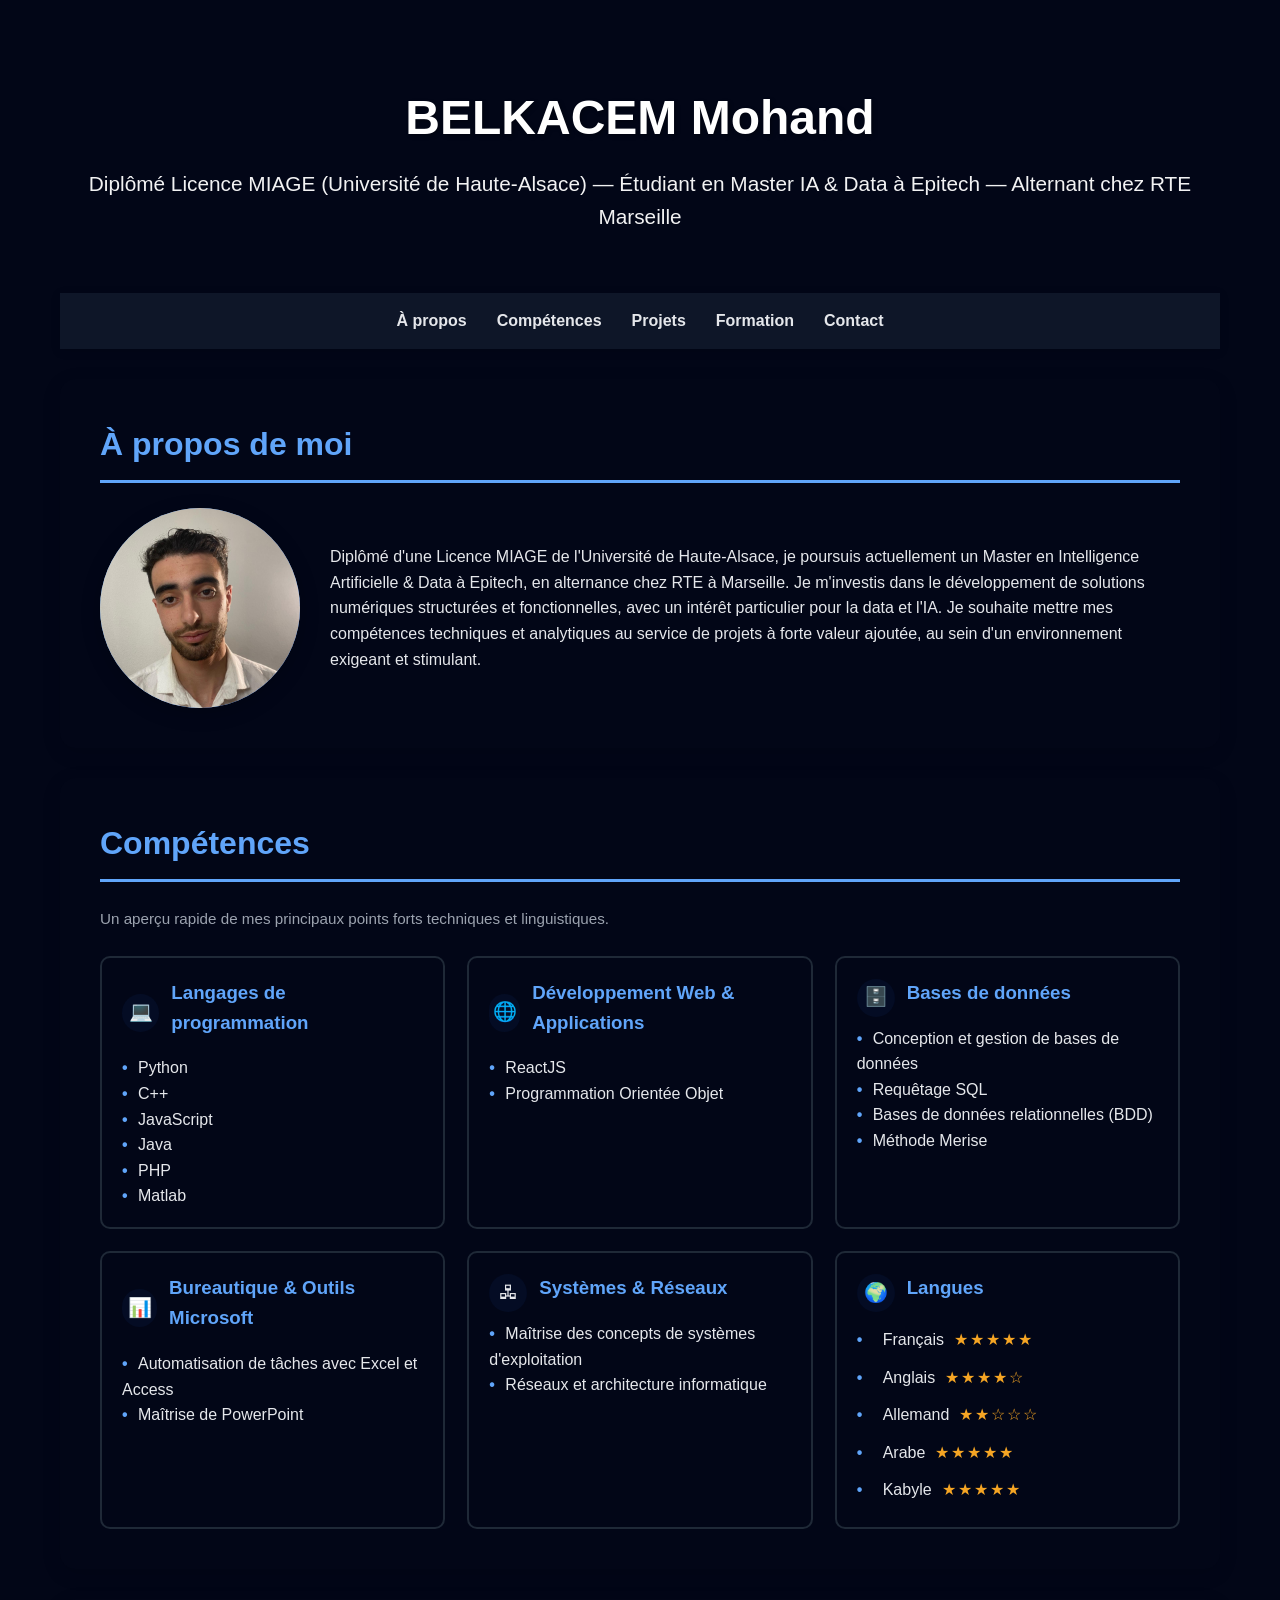
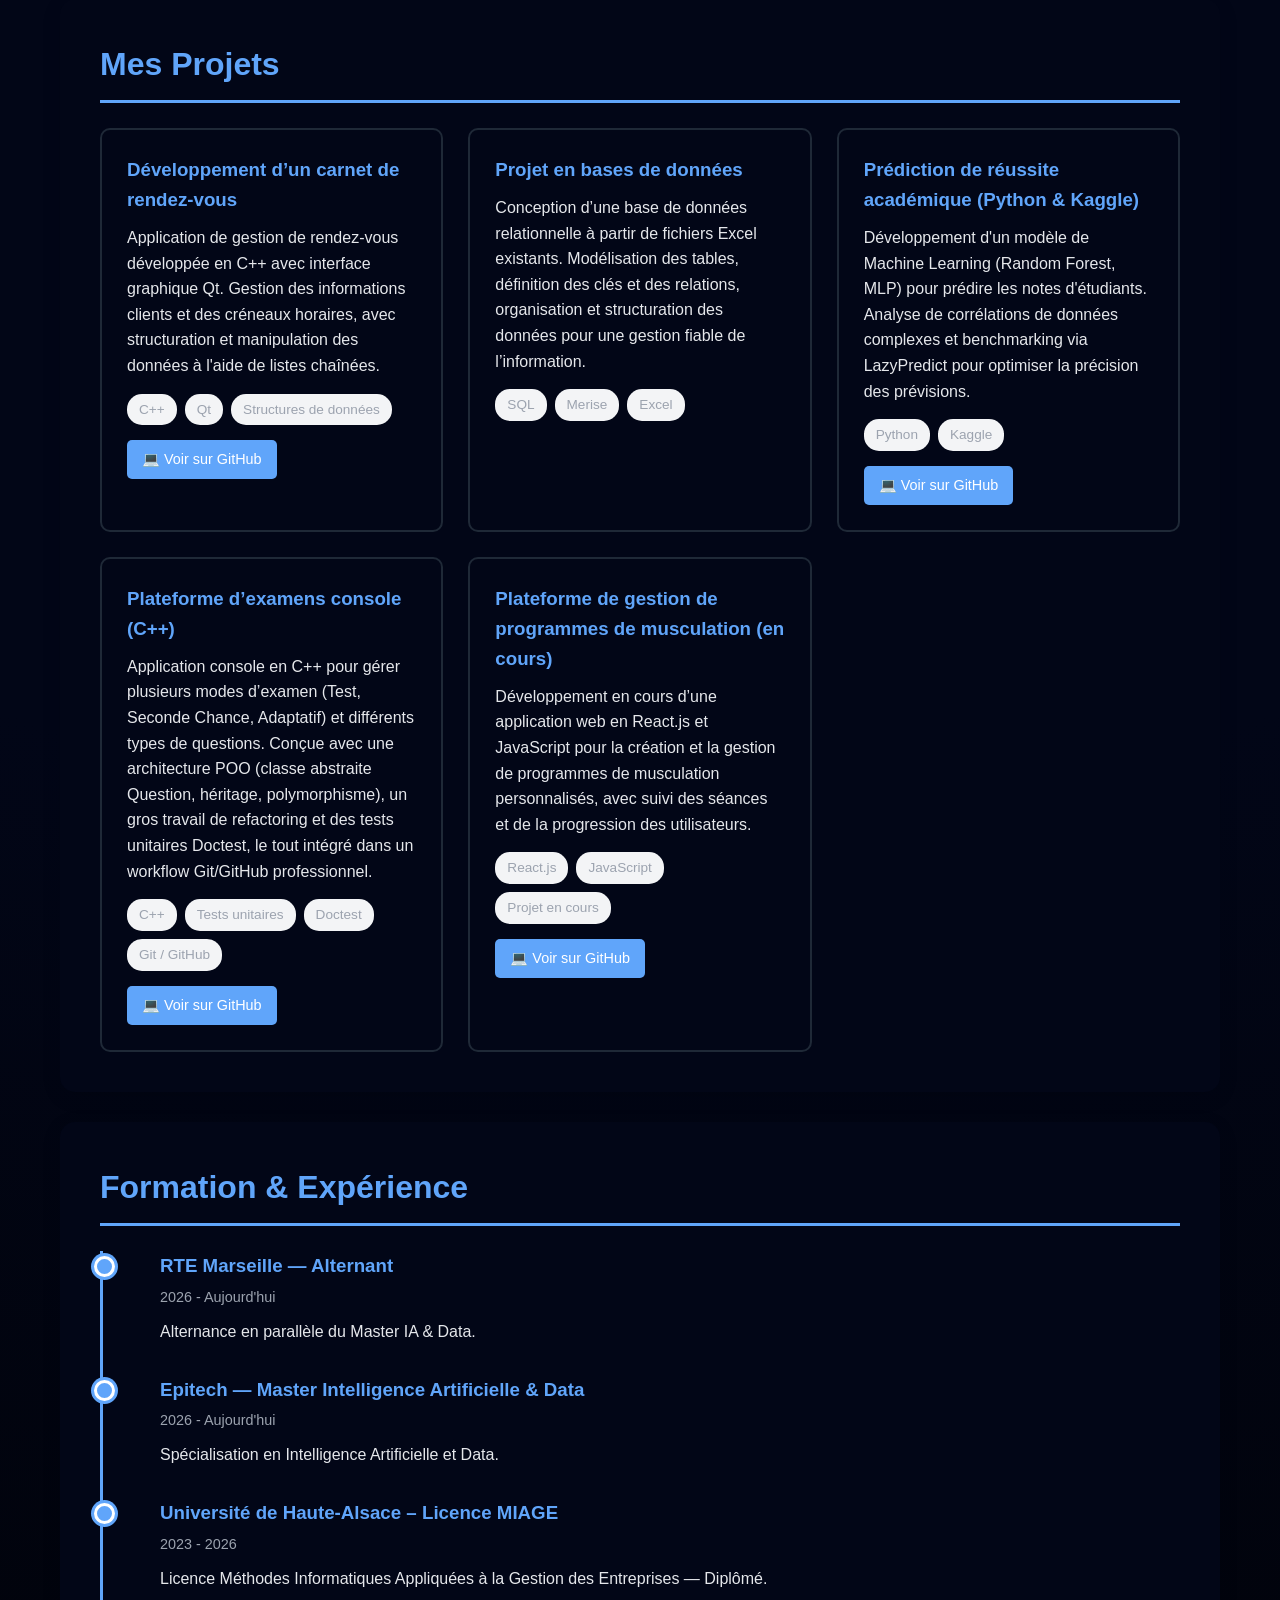
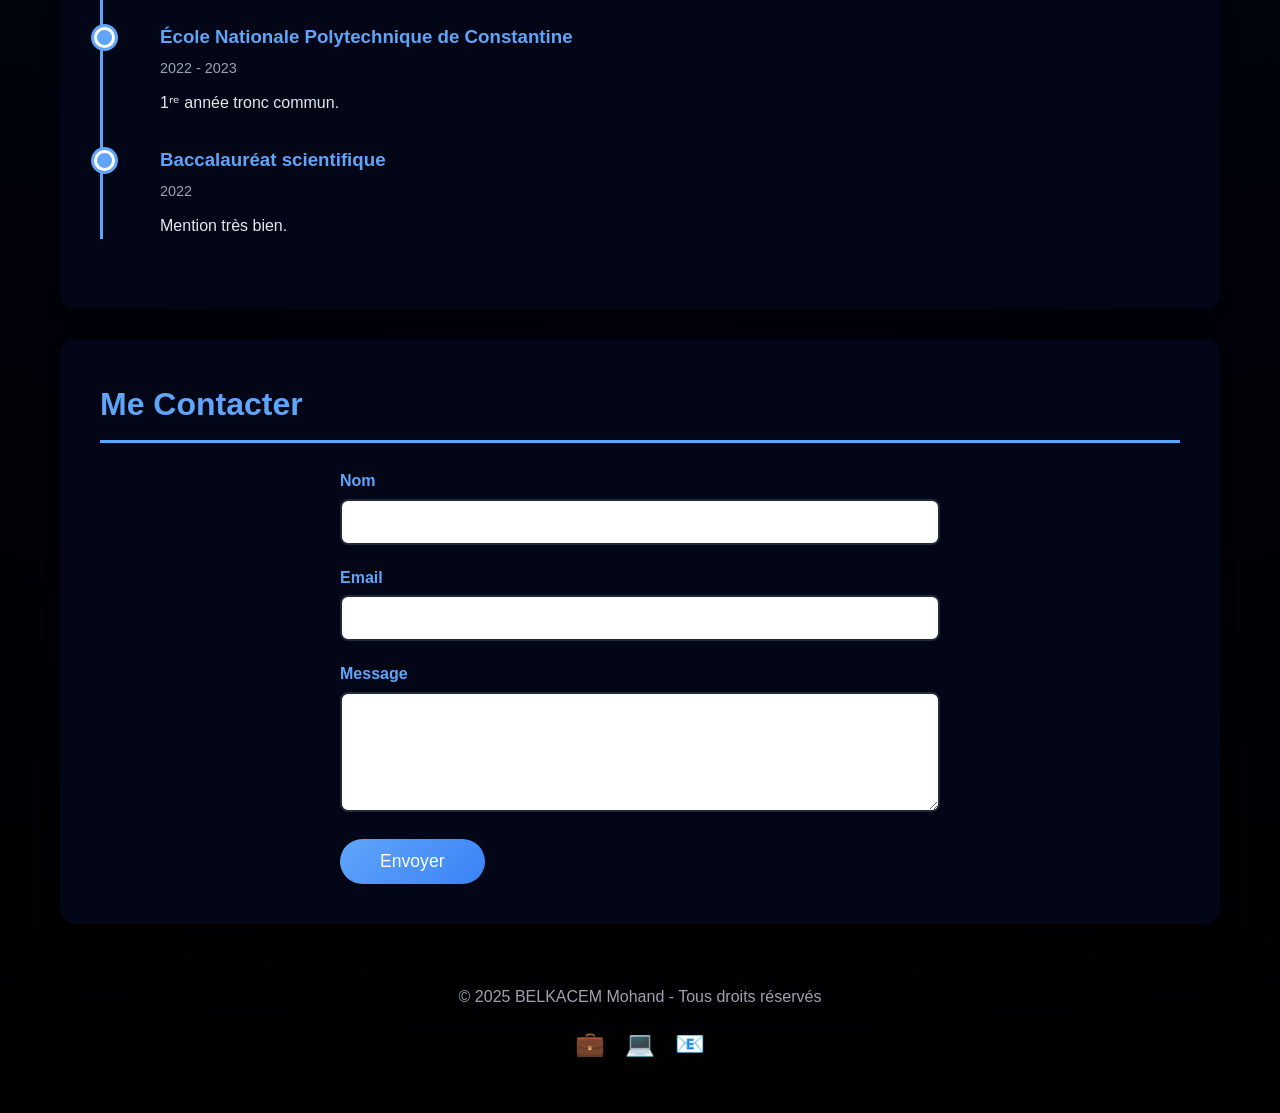
==== commit 984758aa: "Update index.html" ====
--- a/index.html
+++ b/index.html
@@ -227,12 +227,12 @@
             <div class="timeline">
                 <div class="timeline-item">
                     <h3>RTE Marseille — Alternant</h3>
-                    <div class="date">[à compléter] - Aujourd'hui</div>
+                    <div class="date">2026 - Aujourd'hui</div>
                     <p>Alternance en parallèle du Master IA & Data.</p>
                 </div>
                 <div class="timeline-item">
                     <h3>Epitech — Master Intelligence Artificielle & Data</h3>
-                    <div class="date">[à compléter] - Aujourd'hui</div>
+                    <div class="date">2026 - Aujourd'hui</div>
                     <p>Spécialisation en Intelligence Artificielle et Data.</p>
                 </div>
                 <div class="timeline-item">
